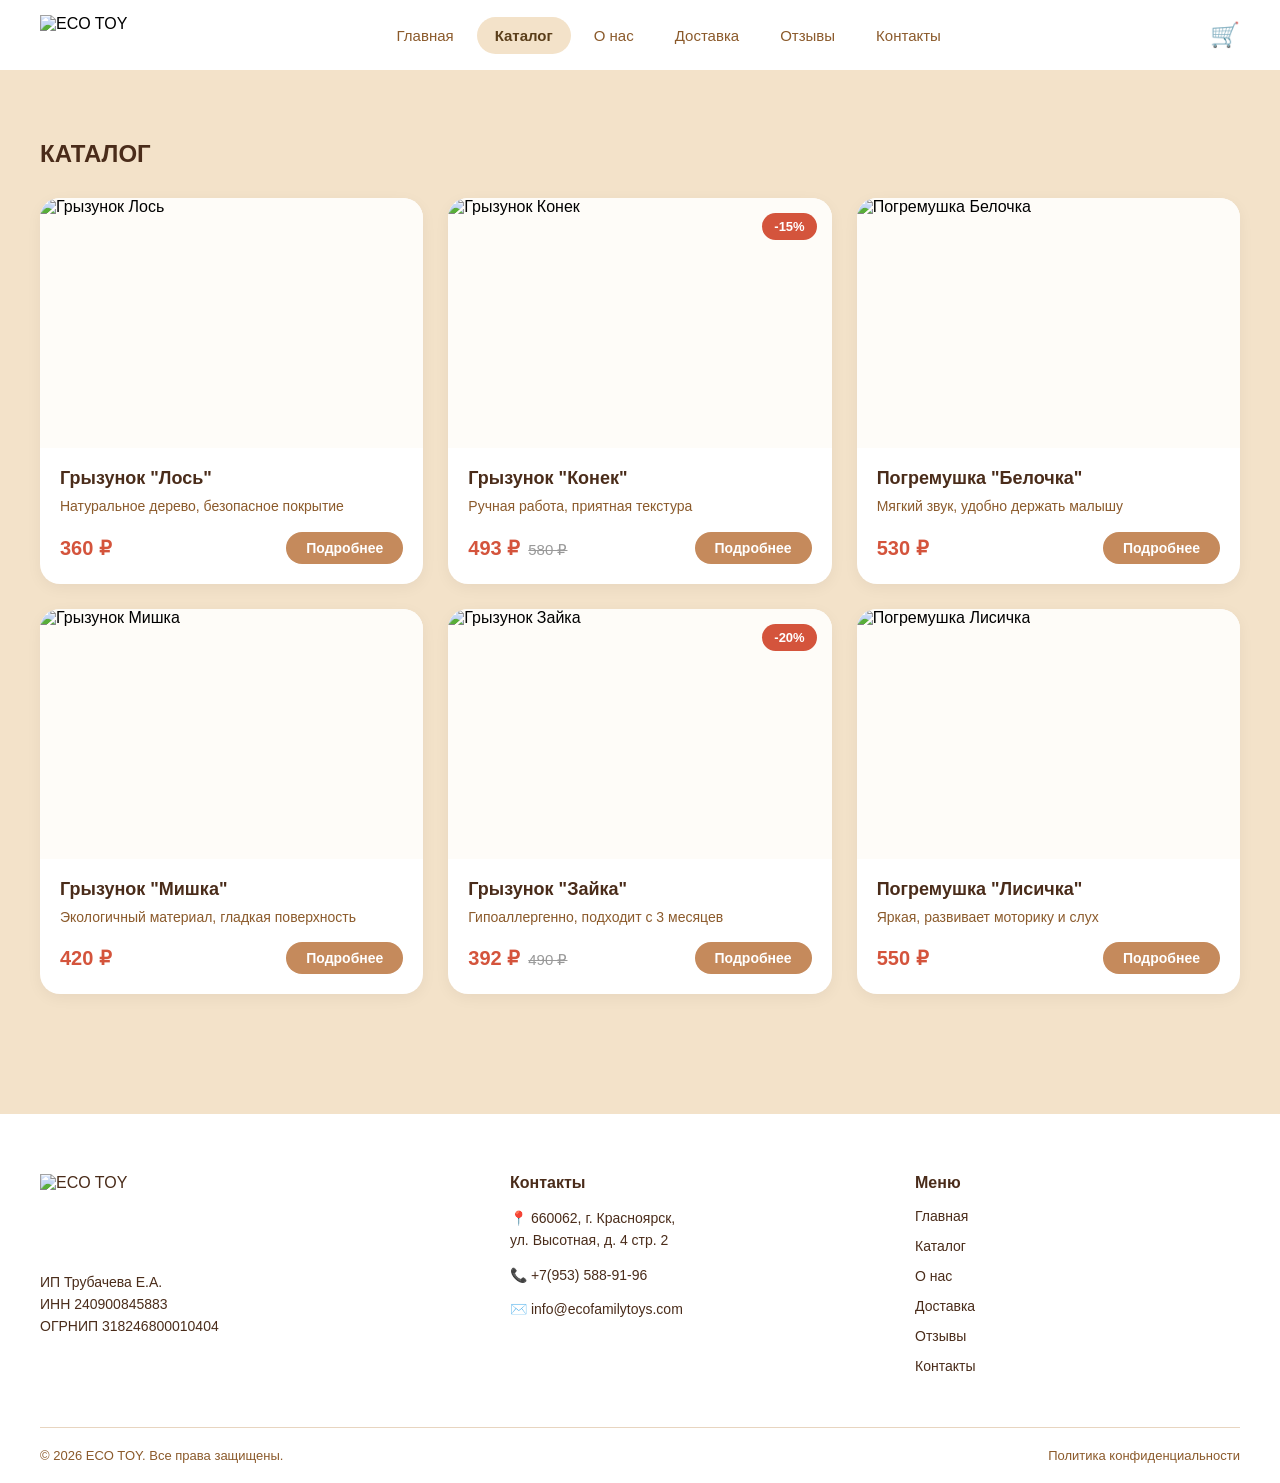
==== catalog.html @ 2a35e746 "Add files via upload" ====
<!DOCTYPE html>
<html lang="ru">
<head>
  <meta charset="UTF-8">
  <title>Каталог — Eco Toy</title>
  <link rel="stylesheet" href="style.css">
</head>
<body>

<header class="header">
  <div class="container nav">
    <div class="logo">
      <img src="img/logo.png" alt="ECO TOY">
    </div>
    <nav>
      <a href="index.html">Главная</a>
      <a href="catalog.html" class="active">Каталог</a>
      <a href="#">О нас</a>
      <a href="delivery.html">Доставка</a>
      <a href="#">Отзывы</a>
      <a href="#">Контакты</a>
    </nav>
    <div class="cart">🛒</div>
  </div>
</header>

<section class="catalog container">
  <h2>КАТАЛОГ</h2>

  <div class="catalog-grid">
    <div class="product-card">
      <a href="product-los.html" class="product-card-link">
        <div class="product-card-img">
          <img src="img/p1.png" alt="Грызунок Лось">
        </div>
        <div class="product-card-info">
          <h3>Грызунок "Лось"</h3>
          <p class="product-desc">Натуральное дерево, безопасное покрытие</p>
          <div class="product-bottom">
            <div class="product-prices">
              <span class="product-price product-price-new">360 ₽</span>
            </div>
            <span class="btn-sm">Подробнее</span>
          </div>
        </div>
      </a>
    </div>

    <div class="product-card">
      <a href="product-konek.html" class="product-card-link">
        <div class="product-card-img">
          <img src="img/p2.png" alt="Грызунок Конек">
          <span class="badge">-15%</span>
        </div>
        <div class="product-card-info">
          <h3>Грызунок "Конек"</h3>
          <p class="product-desc">Ручная работа, приятная текстура</p>
          <div class="product-bottom">
            <div class="product-prices">
              <span class="product-price product-price-new">493 ₽</span>
              <span class="product-price product-price-old">580 ₽</span>
            </div>
            <span class="btn-sm">Подробнее</span>
          </div>
        </div>
      </a>
    </div>

    <div class="product-card">
      <a href="product-belochka.html" class="product-card-link">
        <div class="product-card-img">
          <img src="img/p3.png" alt="Погремушка Белочка">
        </div>
        <div class="product-card-info">
          <h3>Погремушка "Белочка"</h3>
          <p class="product-desc">Мягкий звук, удобно держать малышу</p>
          <div class="product-bottom">
            <div class="product-prices">
              <span class="product-price product-price-new">530 ₽</span>
            </div>
            <span class="btn-sm">Подробнее</span>
          </div>
        </div>
      </a>
    </div>

    <div class="product-card">
      <a href="product-mishka.html" class="product-card-link">
        <div class="product-card-img">
          <img src="img/p1.png" alt="Грызунок Мишка">
        </div>
        <div class="product-card-info">
          <h3>Грызунок "Мишка"</h3>
          <p class="product-desc">Экологичный материал, гладкая поверхность</p>
          <div class="product-bottom">
            <div class="product-prices">
              <span class="product-price product-price-new">420 ₽</span>
            </div>
            <span class="btn-sm">Подробнее</span>
          </div>
        </div>
      </a>
    </div>

    <div class="product-card">
      <a href="product-zayka.html" class="product-card-link">
        <div class="product-card-img">
          <img src="img/p2.png" alt="Грызунок Зайка">
          <span class="badge">-20%</span>
        </div>
        <div class="product-card-info">
          <h3>Грызунок "Зайка"</h3>
          <p class="product-desc">Гипоаллергенно, подходит с 3 месяцев</p>
          <div class="product-bottom">
            <div class="product-prices">
              <span class="product-price product-price-new">392 ₽</span>
              <span class="product-price product-price-old">490 ₽</span>
            </div>
            <span class="btn-sm">Подробнее</span>
          </div>
        </div>
      </a>
    </div>

    <div class="product-card">
      <a href="product-lisichka.html" class="product-card-link">
        <div class="product-card-img">
          <img src="img/p3.png" alt="Погремушка Лисичка">
        </div>
        <div class="product-card-info">
          <h3>Погремушка "Лисичка"</h3>
          <p class="product-desc">Яркая, развивает моторику и слух</p>
          <div class="product-bottom">
            <div class="product-prices">
              <span class="product-price product-price-new">550 ₽</span>
            </div>
            <span class="btn-sm">Подробнее</span>
          </div>
        </div>
      </a>
    </div>
  </div>
</section>

<footer class="footer">
  <div class="container">
    <div class="footer-grid">
      <div class="footer-col footer-logo-col">
        <div class="footer-logo">
          <img src="img/logo.png" alt="ECO TOY">
        </div>
        <p class="footer-desc">ИП Трубачева Е.А.</p>
        <p class="footer-desc">ИНН 240900845883</p>
        <p class="footer-desc">ОГРНИП 318246800010404</p>
      </div>

      <div class="footer-col">
        <h4>Контакты</h4>
        <ul class="footer-contacts">
          <li>📍 660062, г. Красноярск,<br>ул. Высотная, д. 4 стр. 2</li>
          <li>📞 +7(953) 588-91-96</li>
          <li>✉️ info@ecofamilytoys.com</li>
        </ul>
      </div>

      <div class="footer-col">
        <h4>Меню</h4>
        <ul>
          <li><a href="index.html">Главная</a></li>
          <li><a href="catalog.html">Каталог</a></li>
          <li><a href="#">О нас</a></li>
          <li><a href="delivery.html">Доставка</a></li>
          <li><a href="#">Отзывы</a></li>
          <li><a href="#">Контакты</a></li>
        </ul>
      </div>
    </div>

    <div class="footer-bottom">
      <p>© 2026 ECO TOY. Все права защищены.</p>
      <a href="#">Политика конфиденциальности</a>
    </div>
  </div>
</footer>

</body>
</html>
---- style.css ----
body {
    margin: 0;
    padding: 0;
    background: #F3E2C9;
    font-family: 'Segoe UI', Arial, sans-serif;
}

.page-wrapper {
    position: relative;
    max-width: 1440px;
    width: 100%;
    margin: 0 auto;
    min-height: 100vh;
    background: #F3E2C9;
}

.container {
  width: 1200px;
  margin: 0 auto;
}

.header {
  background: #fff;
  padding: 15px 0;
}

.nav {
  display: flex;
  justify-content: space-between;
  align-items: center;
}

.logo img {
  height: 40px;
  width: auto;
  display: block;
}

nav {
  display: flex;
  align-items: center;
  gap: 5px;
}

nav a {
  padding: 10px 18px;
  text-decoration: none;
  color: #8b5a2b;
  border-radius: 30px;
  font-size: 15px;
  transition: 0.3s;
}

nav a.active {
  background: #F3E2C9;
  color: #5a3e1a;
  font-weight: bold;
  border-radius: 30px;
}

nav a:hover:not(.active) {
  background: #fdf5e6;
}

.cart {
  font-size: 24px;
  cursor: pointer;
}

.hero {
  display: flex;
  align-items: center;
  justify-content: space-between;
  padding: 50px 0;
  gap: 40px;
}

.hero-text {
  background: #fff;
  padding: 50px 40px;
  border-radius: 20px;
  flex: 0 0 500px;
  box-shadow: 0 4px 12px rgba(0,0,0,0.05);
}

.hero-text h2 {
  font-size: 18px;
  color: #8b5a2b;
  letter-spacing: 2px;
  margin-bottom: 10px;
}

.hero-text p {
  font-size: 36px;
  font-weight: bold;
  color: #4a2c1a;
  line-height: 1.2;
  margin: 10px 0;
}

.hero img {
  max-width: 550px;
  width: 100%;
  height: auto;
  object-fit: contain;
}

.price .new {
  color: #d4543c;
  font-size: 24px;
  font-weight: bold;
}

.price .old {
  text-decoration: line-through;
  margin-left: 10px;
  color: #999;
}

.btn {
  display: inline-block;
  background: #c58a5c;
  border: none;
  padding: 12px 28px;
  color: white;
  border-radius: 30px;
  cursor: pointer;
  font-size: 16px;
  font-weight: bold;
  text-decoration: none;
  transition: 0.3s;
}

.btn:hover {
  background: #b07848;
}

button {
  background: #c58a5c;
  border: none;
  padding: 12px 28px;
  color: white;
  border-radius: 30px;
  cursor: pointer;
  font-size: 16px;
  font-weight: bold;
  transition: 0.3s;
}

button:hover {
  background: #b07848;
}

.btn-sm {
  background: #c58a5c;
  border: none;
  padding: 8px 20px;
  color: white;
  border-radius: 20px;
  cursor: pointer;
  font-size: 14px;
  font-weight: bold;
  transition: 0.3s;
  white-space: nowrap;
  display: inline-block;
  text-decoration: none;
}

.btn-sm:hover {
  background: #b07848;
}

.btn-big {
  background: #c58a5c;
  border: none;
  padding: 16px 40px;
  color: white;
  border-radius: 30px;
  cursor: pointer;
  font-size: 18px;
  font-weight: bold;
  transition: 0.3s;
}

.btn-big:hover {
  background: #b07848;
}

.btn-outline {
  background: transparent;
  border: 2px solid #c58a5c;
  padding: 16px 40px;
  color: #c58a5c;
  border-radius: 30px;
  cursor: pointer;
  font-size: 18px;
  font-weight: bold;
  transition: 0.3s;
}

.btn-outline:hover {
  background: #c58a5c;
  color: #fff;
}

.why h2 {
  margin-top: 50px;
  color: #4a2c1a;
}

.why-grid {
  display: flex;
  gap: 20px;
}

.card {
  background: white;
  padding: 20px;
  border-radius: 20px;
}

.products {
  display: flex;
  gap: 20px;
  margin-top: 50px;
}

.product {
  background: white;
  padding: 10px;
  border-radius: 20px;
  text-align: center;
}

.product img {
  width: 100%;
  border-radius: 15px;
}

/* === КАТАЛОГ === */
.catalog {
  padding: 50px 0;
}

.catalog h2 {
  color: #4a2c1a;
  margin-bottom: 30px;
}

.catalog-grid {
  display: grid;
  grid-template-columns: repeat(3, 1fr);
  gap: 25px;
}

.product-card {
  background: #fff;
  border-radius: 20px;
  overflow: hidden;
  box-shadow: 0 4px 15px rgba(0,0,0,0.05);
  transition: 0.3s;
  position: relative;
}

.product-card:hover {
  transform: translateY(-5px);
  box-shadow: 0 8px 25px rgba(0,0,0,0.1);
}

.product-card-link {
  text-decoration: none;
  color: inherit;
  display: block;
}

.product-card-img {
  width: 100%;
  height: 250px;
  overflow: hidden;
  background: #fefcf8;
  position: relative;
}

.product-card-img img {
  width: 100%;
  height: 100%;
  object-fit: cover;
}

.badge {
  position: absolute;
  top: 15px;
  right: 15px;
  background: #d4543c;
  color: #fff;
  padding: 6px 12px;
  border-radius: 20px;
  font-size: 13px;
  font-weight: bold;
  z-index: 2;
}

.badge-inline {
  position: static;
  display: inline-block;
  margin-left: 8px;
  vertical-align: middle;
}

.product-card-info {
  padding: 20px;
}

.product-card-info h3 {
  margin: 0 0 8px 0;
  font-size: 18px;
  color: #4a2c1a;
}

.product-desc {
  margin: 0 0 15px 0;
  color: #8b5a2b;
  font-size: 14px;
  line-height: 1.4;
}

.product-bottom {
  display: flex;
  justify-content: space-between;
  align-items: center;
}

.product-prices {
  display: flex;
  align-items: baseline;
  gap: 8px;
}

.product-price-new {
  font-size: 20px;
  font-weight: bold;
  color: #d4543c;
}

.product-price-old {
  font-size: 15px;
  color: #999;
  text-decoration: line-through;
}

/* === КАРТОЧКА ТОВАРА === */
.product-page {
  display: flex;
  gap: 50px;
  padding: 50px 0;
}

.product-gallery {
  flex: 0 0 500px;
}

.product-main-image {
  width: 100%;
  height: 400px;
  background: #fff;
  border-radius: 20px;
  overflow: hidden;
  margin-bottom: 15px;
}

.product-main-image img {
  width: 100%;
  height: 100%;
  object-fit: cover;
}

.product-thumbnails {
  display: flex;
  gap: 10px;
}

.product-thumbnails img {
  width: 110px;
  height: 80px;
  object-fit: cover;
  border-radius: 10px;
  cursor: pointer;
  border: 3px solid transparent;
  transition: 0.3s;
}

.product-thumbnails img.active {
  border-color: #c58a5c;
}

.product-thumbnails img:hover {
  opacity: 0.8;
}

.product-details {
  flex: 1;
}

.product-details h2 {
  font-size: 30px;
  color: #4a2c1a;
  margin: 0 0 15px 0;
}

.product-rating {
  display: flex;
  align-items: center;
  gap: 10px;
  margin-bottom: 15px;
}

.stars {
  display: flex;
  gap: 3px;
}

.stars span {
  font-size: 24px;
  color: #ffb800;
}

.stars span:last-child {
  color: #ddd;
}

.rating-text {
  font-size: 14px;
  color: #8b5a2b;
}

.product-prices-big {
  margin-bottom: 20px;
  display: flex;
  align-items: center;
}

.product-prices-big .product-price-new {
  font-size: 32px;
}

.product-prices-big .product-price-old {
  font-size: 20px;
  margin-left: 10px;
}

.product-description {
  font-size: 16px;
  line-height: 1.7;
  color: #555;
  margin: 0 0 25px 0;
}

.product-specs {
  background: #fff;
  border-radius: 16px;
  padding: 25px;
  margin-bottom: 25px;
}

.product-specs h3 {
  margin: 0 0 15px 0;
  font-size: 18px;
  color: #4a2c1a;
  border-bottom: 2px solid #F3E2C9;
  padding-bottom: 10px;
}

.product-specs ul {
  list-style: none;
  padding: 0;
  margin: 0;
}

.product-specs ul li {
  padding: 8px 0;
  border-bottom: 1px solid #f5f0e8;
  font-size: 15px;
  color: #555;
}

.product-specs ul li:last-child {
  border-bottom: none;
}

.product-specs ul li strong {
  color: #4a2c1a;
  margin-right: 5px;
}

.product-actions {
  display: flex;
  gap: 15px;
  flex-wrap: wrap;
}

/* === РЕКОМЕНДУЕМЫЕ === */
.recommended {
  padding: 30px 0 50px;
}

.recommended h2 {
  color: #4a2c1a;
  margin-bottom: 25px;
}

.recommended-grid {
  display: grid;
  grid-template-columns: repeat(4, 1fr);
  gap: 20px;
}

/* === ОТЗЫВЫ === */
.reviews {
  margin-top: 70px;
}

.reviews h2 {
  color: #4a2c1a;
  margin-bottom: 30px;
}

.reviews-wrapper {
  background: #fff;
  border-radius: 24px;
  padding: 30px;
  box-shadow: 0 4px 20px rgba(0,0,0,0.05);
}

.reviews-slider {
  display: flex;
  gap: 30px;
  align-items: flex-start;
}

.review-image {
  flex: 0 0 45%;
}

.review-image img {
  width: 100%;
  border-radius: 18px;
  aspect-ratio: 4/3;
  object-fit: cover;
}

.review-cards {
  flex: 1;
  position: relative;
}

.review-card {
  display: none;
  animation: fadeIn 0.4s ease;
}

.review-card.active {
  display: block;
}

@keyframes fadeIn {
  from { opacity: 0; transform: translateY(10px); }
  to { opacity: 1; transform: translateY(0); }
}

.review-card-header {
  display: flex;
  justify-content: space-between;
  align-items: baseline;
  margin-bottom: 15px;
  border-bottom: 2px solid #F3E2C9;
  padding-bottom: 10px;
}

.review-card-header h3 {
  margin: 0;
  font-size: 22px;
  color: #4a2c1a;
}

.review-date {
  color: #999;
  font-size: 14px;
}

.review-card p {
  margin: 0;
  line-height: 1.7;
  color: #555;
  font-size: 15px;
}

.slider-dots {
  display: flex;
  justify-content: center;
  gap: 10px;
  margin-top: 20px;
}

.dot {
  width: 12px;
  height: 12px;
  background: #ddd;
  border-radius: 50%;
  cursor: pointer;
  transition: 0.3s;
}

.dot.active {
  background: #c58a5c;
  transform: scale(1.3);
}

/* === ФОРМА === */
.form-section {
  margin: 70px 0;
}

.form-wrapper {
  background: #fff;
  border-radius: 24px;
  padding: 50px 40px;
  text-align: center;
  box-shadow: 0 8px 30px rgba(0,0,0,0.08);
}

.form-wrapper h2 {
  margin: 0 0 10px 0;
  color: #4a2c1a;
  font-size: 28px;
}

.form-subtitle {
  color: #888;
  margin: 0 0 30px 0;
  font-size: 16px;
}

.form {
  display: flex;
  gap: 15px;
  justify-content: center;
  flex-wrap: wrap;
}

.form input {
  padding: 14px 20px;
  border-radius: 30px;
  border: 2px solid #e8d5c0;
  font-size: 16px;
  width: 250px;
  outline: none;
  transition: 0.3s;
  background: #fefcf8;
}

.form input:focus {
  border-color: #c58a5c;
}

.form button {
  padding: 14px 35px;
}

/* === ДОСТАВКА === */
.delivery {
  padding: 50px 0;
}

.delivery h2 {
  color: #4a2c1a;
  margin-bottom: 30px;
}

.delivery-block {
  background: #fff;
  border-radius: 20px;
  padding: 30px 35px;
  margin-bottom: 20px;
  box-shadow: 0 2px 10px rgba(0,0,0,0.04);
}

.delivery-block h3 {
  margin: 0 0 15px 0;
  color: #4a2c1a;
  font-size: 20px;
  border-bottom: 2px solid #F3E2C9;
  padding-bottom: 10px;
}

.delivery-block p {
  margin: 0;
  line-height: 1.7;
  color: #555;
  font-size: 15px;
}

/* === ФУТЕР === */
.footer {
  background: #fff;
  padding: 60px 0 20px;
  margin-top: 70px;
  color: #4a2c1a;
}

.footer-grid {
  display: flex;
  gap: 80px;
  margin-bottom: 40px;
}

.footer-col {
  flex: 1;
}

.footer-logo-col {
  flex: 1.2;
}

.footer-logo {
  margin-bottom: 20px;
}

.footer-logo img {
  height: 80px;
  width: auto;
  display: block;
}

.footer-desc {
  color: #4a2c1a;
  font-size: 14px;
  margin: 0 0 6px 0;
  font-weight: 500;
}

.footer-col h4 {
  margin: 0 0 15px 0;
  font-size: 16px;
  color: #4a2c1a;
  font-weight: bold;
}

.footer-col ul {
  list-style: none;
  padding: 0;
  margin: 0;
}

.footer-col ul li {
  margin-bottom: 12px;
}

.footer-col ul li a {
  text-decoration: none;
  color: #4a2c1a;
  font-size: 14px;
  transition: 0.2s;
}

.footer-col ul li a:hover {
  color: #c58a5c;
}

.footer-contacts li {
  font-size: 14px;
  color: #4a2c1a;
  margin-bottom: 12px;
  line-height: 1.6;
}

.footer-bottom {
  border-top: 1px solid #e8d5c0;
  padding-top: 20px;
  display: flex;
  justify-content: space-between;
  align-items: center;
  font-size: 13px;
  color: #8b5a2b;
}

.footer-bottom p {
  margin: 0;
}

.footer-bottom a {
  color: #8b5a2b;
  text-decoration: none;
}

.footer-bottom a:hover {
  color: #c58a5c;
}
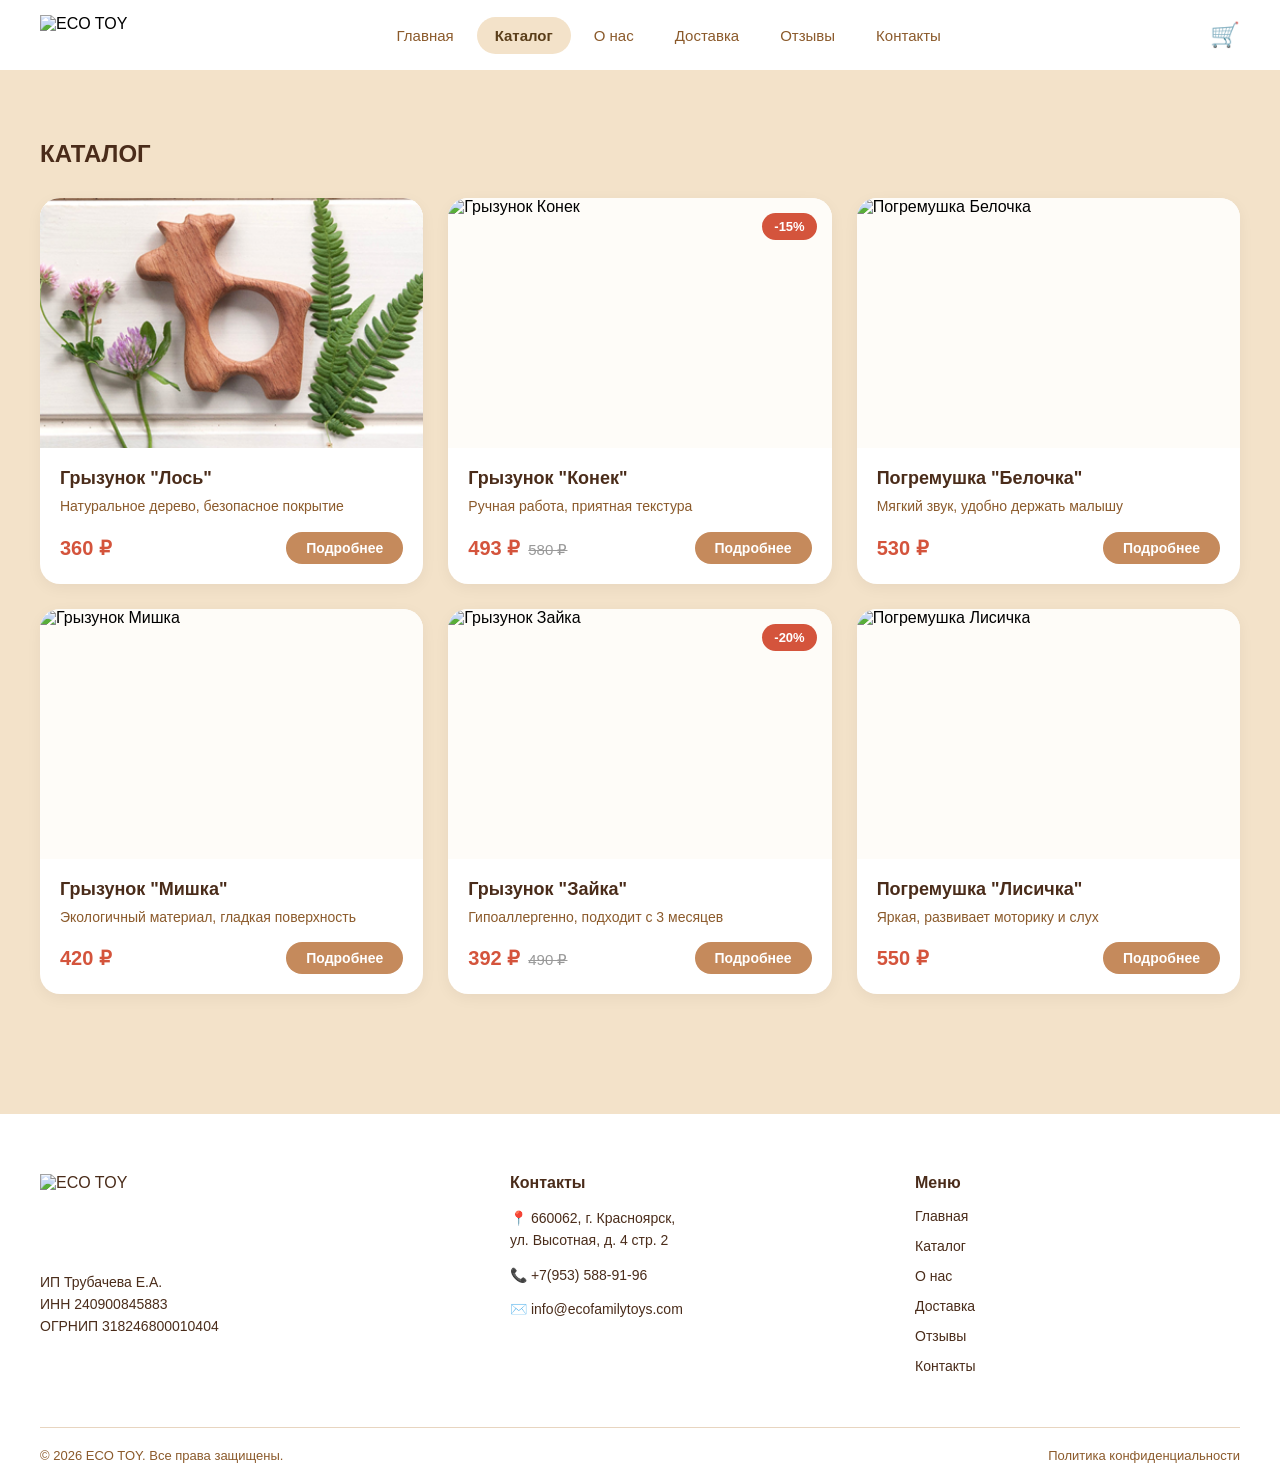
==== commit 0a22283d: "Update catalog.html" ====
--- a/catalog.html
+++ b/catalog.html
@@ -31,7 +31,7 @@
     <div class="product-card">
       <a href="product-los.html" class="product-card-link">
         <div class="product-card-img">
-          <img src="img/p1.png" alt="Грызунок Лось">
+          <img src="p1.png" alt="Грызунок Лось">
         </div>
         <div class="product-card-info">
           <h3>Грызунок "Лось"</h3>
@@ -184,4 +184,4 @@
 </footer>
 
 </body>
-</html>+</html>
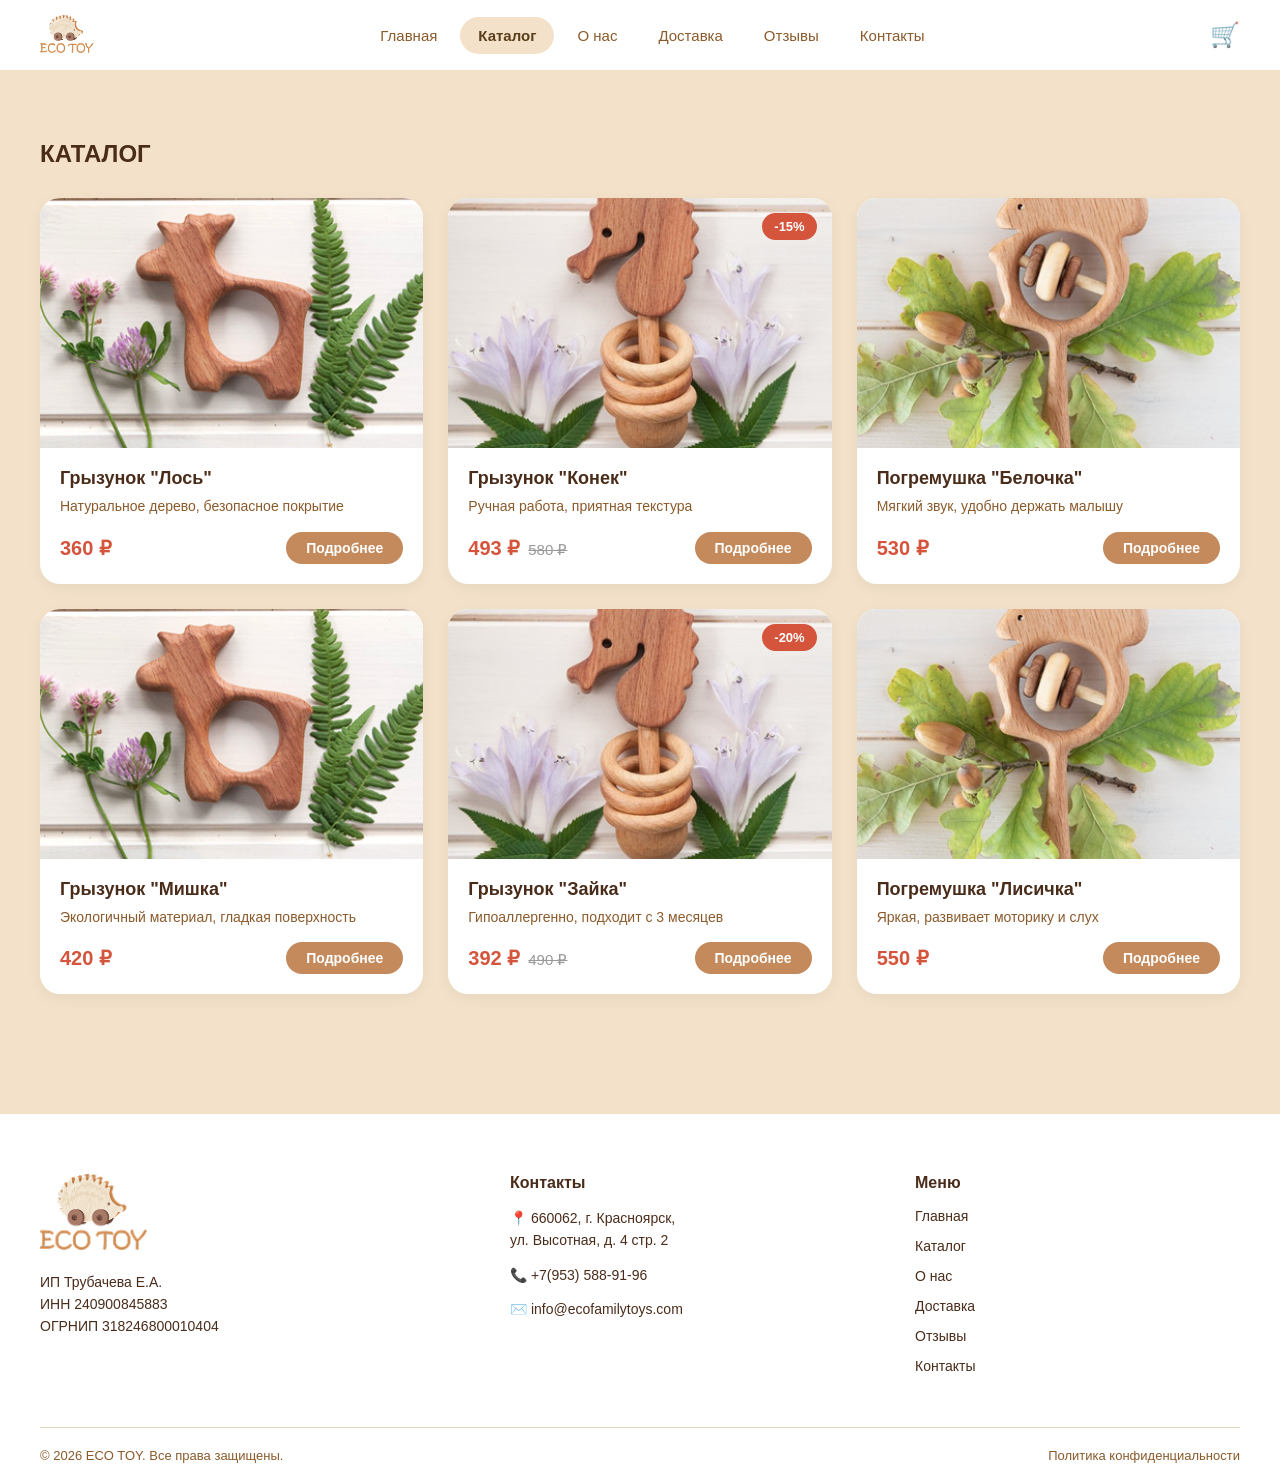
==== commit f2dd4c1b: "Update catalog.html" ====
--- a/catalog.html
+++ b/catalog.html
@@ -49,7 +49,7 @@
     <div class="product-card">
       <a href="product-konek.html" class="product-card-link">
         <div class="product-card-img">
-          <img src="img/p2.png" alt="Грызунок Конек">
+          <img src="p2.png" alt="Грызунок Конек">
           <span class="badge">-15%</span>
         </div>
         <div class="product-card-info">
